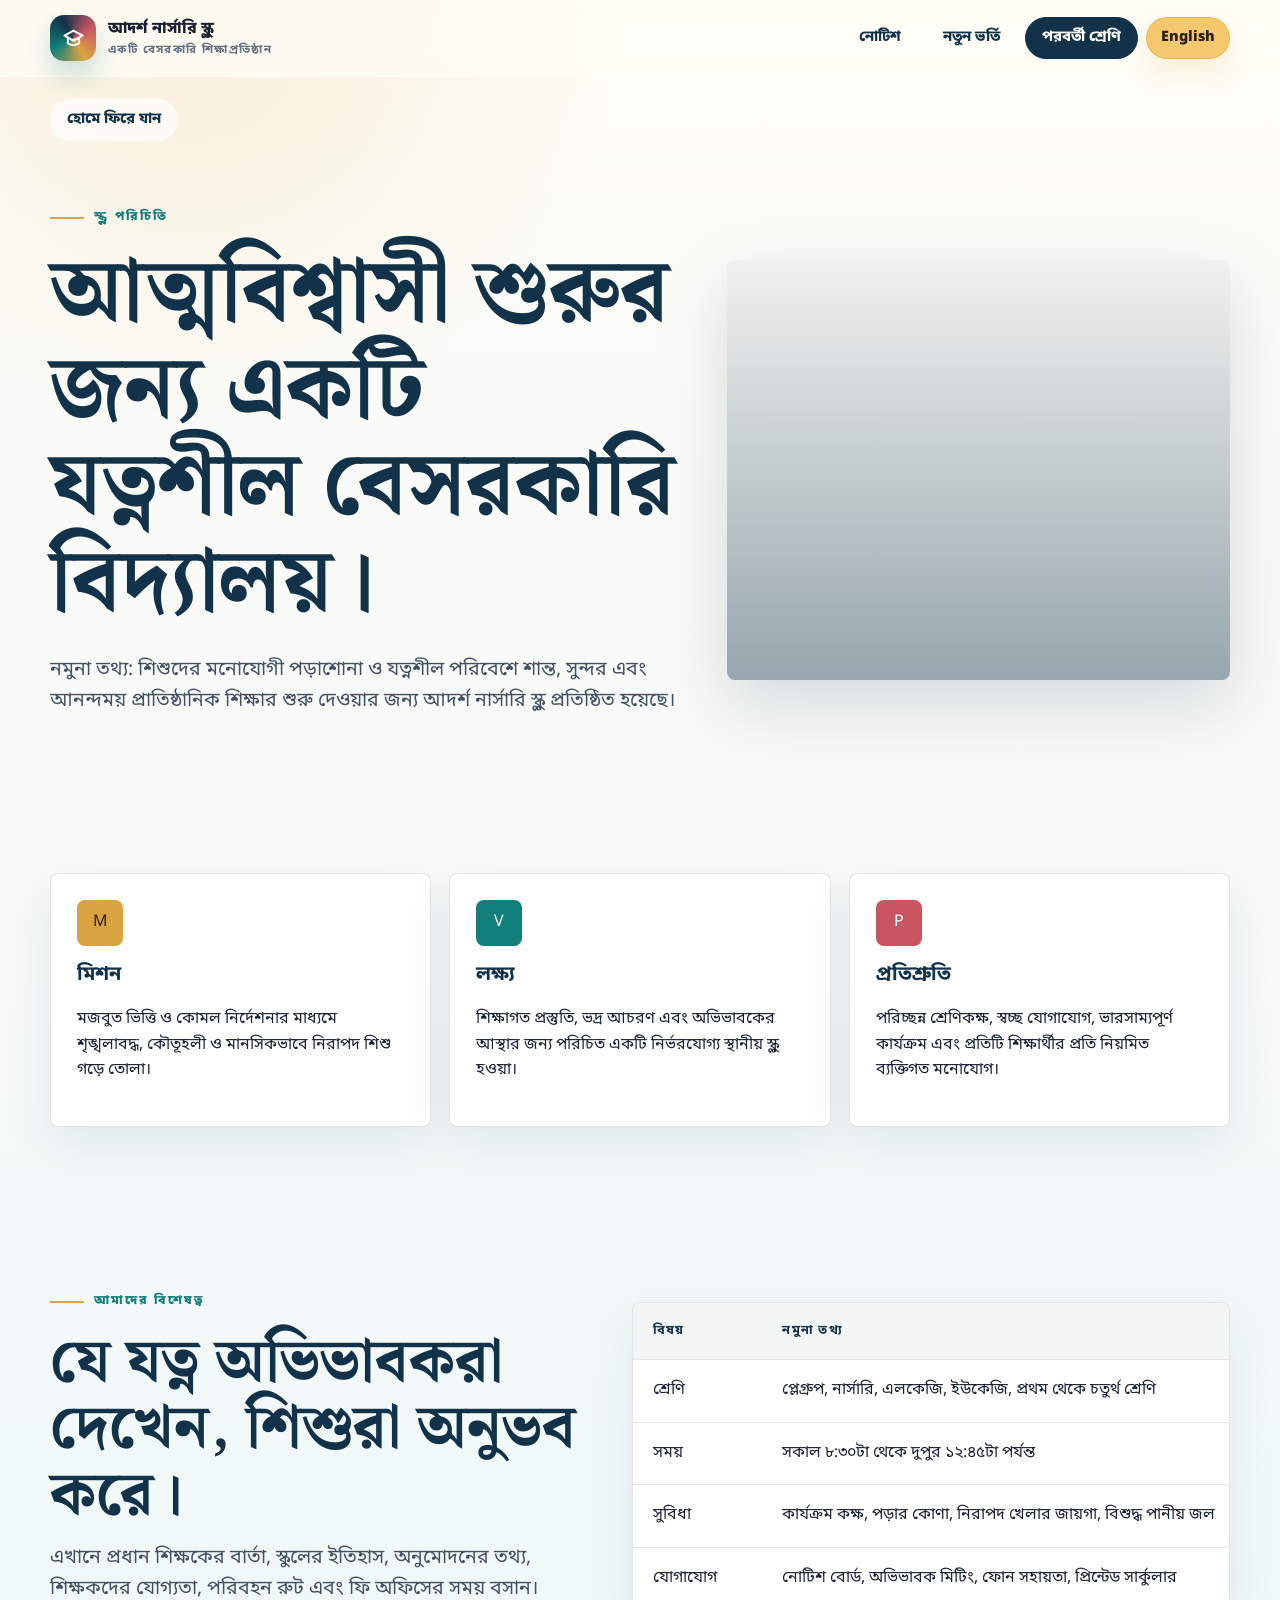
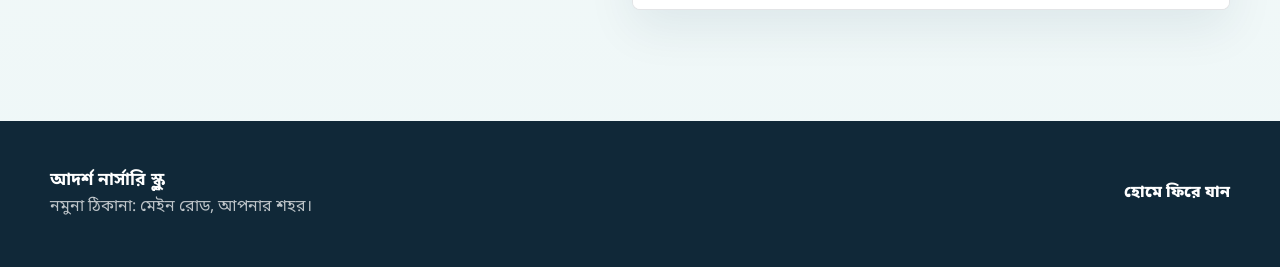
==== templates/about.html @ be3b9e39 "initial commit" ====
<!DOCTYPE html>
<html lang="en">
<head>
  <meta charset="UTF-8">
  <meta name="viewport" content="width=device-width, initial-scale=1.0">
  <title>About | Adarsha Nursery School</title>
  <link rel="preconnect" href="https://fonts.googleapis.com">
  <link rel="preconnect" href="https://fonts.gstatic.com" crossorigin>
  <link href="https://fonts.googleapis.com/css2?family=Inter:wght@500;650;750;850&family=Noto+Sans+Bengali:wght@500;600;700;800&family=Noto+Serif+Bengali:wght@700;800&family=Playfair+Display:wght@700;800&display=swap" rel="stylesheet">
  <link rel="stylesheet" href="../assets/styles.css">
</head>
<body>
  <div class="site-progress" aria-hidden="true"></div>
  <header class="site-header">
    <nav class="nav-shell" aria-label="Primary navigation">
      <a class="brand" href="../index.html">
        <span class="brand-mark" aria-hidden="true">
          <svg viewBox="0 0 24 24" fill="none"><path d="M4 9.5 12 5l8 4.5-8 4.5L4 9.5Z" stroke="currentColor" stroke-width="1.8" stroke-linejoin="round"/><path d="M7 12v4.2c2.9 2.1 7.1 2.1 10 0V12" stroke="currentColor" stroke-width="1.8" stroke-linecap="round"/></svg>
        </span>
        <span>Adarsha Nursery School<small>Private learning campus</small></span>
      </a>
      <div class="nav-links">
        <a href="notice.html">Notice</a>
        <a href="newAdmission.html">New Admission</a>
        <a class="primary-link" href="nextClassAdmission.html">Next Class</a>
        <button class="language-toggle" type="button" data-lang-toggle aria-label="Switch language">বাংলা</button>
      </div>
    </nav>
  </header>

  <div class="subnav"><a class="back-link" href="../index.html">Back to Home</a></div>

  <main>
    <section class="page-hero">
      <div class="wrap">
        <div class="reveal">
          <p class="eyebrow">About the school</p>
          <h1>A caring private school for confident early beginnings.</h1>
          <p class="lead">Dummy details: Adarsha Nursery School was founded to give children a calm, polished, and joyful start to formal education through thoughtful academics and attentive care.</p>
        </div>
        <div class="page-visual about-img reveal delay-1" data-parallax="0.035" aria-label="Students learning in classroom"></div>
      </div>
    </section>

    <section class="section tight">
      <div class="wrap feature-grid">
        <article class="info-card reveal">
          <div class="icon-box gold">M</div>
          <h3>Mission</h3>
          <p>To nurture disciplined, curious, emotionally secure children through strong foundations and warm guidance.</p>
        </article>
        <article class="info-card reveal delay-1">
          <div class="icon-box">V</div>
          <h3>Vision</h3>
          <p>To become a trusted local school known for academic readiness, respectful behavior, and parent confidence.</p>
        </article>
        <article class="info-card reveal delay-2">
          <div class="icon-box rose">P</div>
          <h3>Promise</h3>
          <p>Clean classrooms, transparent communication, balanced activities, and steady personal attention for each learner.</p>
        </article>
      </div>
    </section>

    <section class="section">
      <div class="wrap split">
        <div class="reveal">
          <p class="eyebrow">What makes us premium</p>
          <h2>Details that parents notice and children feel.</h2>
          <p class="lead">Replace this area with the principal message, school history, affiliation details, teacher qualifications, transport route, and fee office timing.</p>
        </div>
        <div class="table-wrap reveal delay-1">
          <table>
            <thead><tr><th>Area</th><th>Dummy Detail</th></tr></thead>
            <tbody>
              <tr><td>Classes</td><td>Playgroup, Nursery, LKG, UKG, Class I to IV</td></tr>
              <tr><td>Timings</td><td>Morning shift from 8:30 AM to 12:45 PM</td></tr>
              <tr><td>Facilities</td><td>Activity room, reading corner, safe play area, clean drinking water</td></tr>
              <tr><td>Communication</td><td>Notice board, parent meetings, phone support, printed circulars</td></tr>
            </tbody>
          </table>
        </div>
      </div>
    </section>
  </main>

  <footer class="footer">
    <div class="wrap footer-grid">
      <div><strong>Adarsha Nursery School</strong><span>Dummy address: Main Road, Your City.</span></div>
      <a href="../index.html">Back to Home</a>
    </div>
  </footer>

  <script src="../assets/script.js"></script>
</body>
</html>
---- assets/styles.css ----
:root {
  --ink: #182233;
  --muted: #637083;
  --paper: #fffdf7;
  --panel: #ffffff;
  --line: rgba(24, 34, 51, 0.12);
  --navy: #12324a;
  --teal: #137f7a;
  --gold: #d9a441;
  --rose: #c95561;
  --leaf: #6f9e52;
  --sky: #dceff2;
  --shadow: 0 24px 70px rgba(18, 50, 74, 0.16);
}

* {
  box-sizing: border-box;
}

html {
  scroll-behavior: smooth;
}

body {
  margin: 0;
  color: var(--ink);
  font-family: Inter, ui-sans-serif, system-ui, -apple-system, BlinkMacSystemFont, "Segoe UI", sans-serif;
  background:
    radial-gradient(circle at 15% 0%, rgba(217, 164, 65, 0.16), transparent 27rem),
    linear-gradient(180deg, #fffdf7 0%, #f6faf8 44%, #eef7f8 100%);
  line-height: 1.6;
}

html[lang="bn"] body {
  font-family: "Noto Sans Bengali", Inter, ui-sans-serif, system-ui, sans-serif;
}

a {
  color: inherit;
  text-decoration: none;
}

img {
  display: block;
  width: 100%;
}

.site-progress {
  position: fixed;
  inset: 0 auto auto 0;
  z-index: 100;
  width: 0%;
  height: 3px;
  background: linear-gradient(90deg, var(--gold), var(--teal), var(--rose));
}

.site-header {
  position: sticky;
  top: 0;
  z-index: 50;
  border-bottom: 1px solid rgba(255, 255, 255, 0.24);
  background: rgba(255, 253, 247, 0.78);
  backdrop-filter: blur(18px);
  transition: box-shadow 240ms ease, background 240ms ease;
}

.site-header.is-scrolled {
  background: rgba(255, 253, 247, 0.94);
  box-shadow: 0 12px 36px rgba(18, 50, 74, 0.1);
}

.nav-shell {
  width: min(1180px, calc(100% - 32px));
  min-height: 76px;
  margin: 0 auto;
  display: flex;
  align-items: center;
  justify-content: space-between;
  gap: 18px;
}

.brand {
  display: flex;
  align-items: center;
  gap: 12px;
  font-weight: 800;
  letter-spacing: 0;
}

.brand-mark {
  width: 46px;
  height: 46px;
  display: grid;
  place-items: center;
  color: #fff;
  border-radius: 14px;
  background: conic-gradient(from 150deg, var(--gold), var(--teal), var(--navy), var(--rose), var(--gold));
  box-shadow: 0 14px 28px rgba(19, 127, 122, 0.24);
}

.brand-mark svg {
  width: 27px;
  height: 27px;
}

.brand small {
  display: block;
  margin-top: -2px;
  color: var(--muted);
  font-size: 0.72rem;
  font-weight: 700;
  text-transform: uppercase;
  letter-spacing: 0.12em;
}

.nav-links {
  display: flex;
  align-items: center;
  gap: 8px;
  flex-wrap: wrap;
  justify-content: flex-end;
}

.nav-links a,
.back-link,
.pill-link {
  display: inline-flex;
  align-items: center;
  justify-content: center;
  gap: 8px;
  min-height: 42px;
  border: 1px solid transparent;
  border-radius: 999px;
  padding: 0 16px;
  color: var(--navy);
  font-weight: 750;
  font-size: 0.93rem;
  transition: transform 180ms ease, border-color 180ms ease, background 180ms ease, box-shadow 180ms ease;
}

.nav-links a:hover,
.back-link:hover,
.pill-link:hover {
  transform: translateY(-2px);
  border-color: rgba(19, 127, 122, 0.24);
  background: rgba(255, 255, 255, 0.66);
  box-shadow: 0 12px 28px rgba(18, 50, 74, 0.08);
}

.nav-links .primary-link,
.primary-link {
  color: #fff;
  background: var(--navy);
  border-color: var(--navy);
}

.nav-links .primary-link:hover,
.primary-link:hover {
  background: #0e2a3f;
}

.language-toggle {
  min-width: 82px;
  min-height: 42px;
  border: 1px solid rgba(217, 164, 65, 0.5);
  border-radius: 999px;
  padding: 0 14px;
  color: #2d210b;
  background: #f4c96d;
  font: inherit;
  font-size: 0.9rem;
  font-weight: 850;
  cursor: pointer;
  box-shadow: 0 12px 26px rgba(217, 164, 65, 0.18);
  transition: transform 180ms ease, box-shadow 180ms ease, background 180ms ease;
}

.language-toggle:hover {
  transform: translateY(-2px);
  background: #f7d88c;
  box-shadow: 0 16px 34px rgba(217, 164, 65, 0.24);
}

.hero {
  min-height: calc(100vh - 76px);
  display: grid;
  align-items: center;
  padding: 52px 0 34px;
  overflow: hidden;
}

.hero-grid {
  width: min(1180px, calc(100% - 32px));
  margin: 0 auto;
  display: grid;
  grid-template-columns: minmax(0, 1.02fr) minmax(360px, 0.98fr);
  gap: 36px;
  align-items: center;
}

.eyebrow {
  display: inline-flex;
  align-items: center;
  gap: 10px;
  margin: 0 0 18px;
  color: var(--teal);
  font-size: 0.78rem;
  font-weight: 850;
  letter-spacing: 0.16em;
  text-transform: uppercase;
}

.eyebrow::before {
  content: "";
  width: 34px;
  height: 2px;
  background: var(--gold);
}

h1,
h2,
h3,
p {
  margin-top: 0;
}

h1 {
  max-width: 780px;
  margin-bottom: 22px;
  color: var(--navy);
  font-family: "Playfair Display", Georgia, serif;
  font-size: clamp(3.2rem, 8.5vw, 7.4rem);
  line-height: 0.9;
  letter-spacing: 0;
}

html[lang="bn"] h1,
html[lang="bn"] h2 {
  font-family: "Noto Serif Bengali", "Noto Sans Bengali", Georgia, serif;
  line-height: 1.08;
}

.page-hero h1 {
  font-size: clamp(2.8rem, 7vw, 5.8rem);
}

.lead {
  max-width: 650px;
  color: #425064;
  font-size: clamp(1.03rem, 2vw, 1.22rem);
}

.hero-actions,
.action-row {
  display: flex;
  flex-wrap: wrap;
  gap: 12px;
  margin-top: 30px;
}

.button {
  display: inline-flex;
  align-items: center;
  justify-content: center;
  gap: 10px;
  min-height: 50px;
  border: 1px solid var(--navy);
  border-radius: 999px;
  padding: 0 20px;
  color: var(--navy);
  background: rgba(255, 255, 255, 0.68);
  font-weight: 850;
  box-shadow: 0 12px 30px rgba(18, 50, 74, 0.08);
  transition: transform 180ms ease, box-shadow 180ms ease, background 180ms ease;
}

.button:hover {
  transform: translateY(-3px);
  box-shadow: 0 18px 38px rgba(18, 50, 74, 0.14);
}

.button.primary {
  color: #fff;
  background: var(--navy);
}

.button.gold {
  color: #2d210b;
  border-color: #f0c978;
  background: #f4c96d;
}

.hero-card {
  position: relative;
  min-height: 620px;
  border-radius: 8px;
  overflow: hidden;
  box-shadow: var(--shadow);
  isolation: isolate;
  transform: translateZ(0);
}

.hero-card::before {
  content: "";
  position: absolute;
  inset: 0;
  z-index: -2;
  background:
    linear-gradient(180deg, rgba(18, 50, 74, 0.1), rgba(18, 50, 74, 0.62)),
    url("https://images.unsplash.com/photo-1503676260728-1c00da094a0b?auto=format&fit=crop&w=1300&q=82") center/cover;
  transform: scale(1.06);
}

.hero-card::after {
  content: "";
  position: absolute;
  inset: 0;
  z-index: -1;
  background: linear-gradient(135deg, rgba(19, 127, 122, 0.16), transparent 36%, rgba(217, 164, 65, 0.2));
}

.floating-panel {
  position: absolute;
  left: 22px;
  right: 22px;
  bottom: 22px;
  display: grid;
  grid-template-columns: repeat(3, 1fr);
  gap: 10px;
}

.metric {
  min-height: 112px;
  padding: 18px;
  color: #fff;
  border: 1px solid rgba(255, 255, 255, 0.28);
  border-radius: 8px;
  background: rgba(13, 31, 45, 0.5);
  backdrop-filter: blur(14px);
}

.metric strong {
  display: block;
  font-size: clamp(1.7rem, 3vw, 2.35rem);
  line-height: 1;
}

.metric span {
  display: block;
  margin-top: 9px;
  color: rgba(255, 255, 255, 0.82);
  font-size: 0.82rem;
  font-weight: 700;
}

.quick-panel {
  width: min(1180px, calc(100% - 32px));
  margin: -18px auto 0;
  display: grid;
  grid-template-columns: repeat(4, 1fr);
  gap: 14px;
  position: relative;
  z-index: 2;
}

.quick-card,
.info-card,
.notice-card,
.check-card,
.timeline-item {
  border: 1px solid var(--line);
  border-radius: 8px;
  background: rgba(255, 255, 255, 0.82);
  box-shadow: 0 18px 48px rgba(18, 50, 74, 0.08);
}

.quick-card {
  min-height: 154px;
  padding: 22px;
  display: flex;
  flex-direction: column;
  justify-content: space-between;
  position: relative;
  overflow: hidden;
}

.quick-card::before {
  content: "";
  position: absolute;
  inset: 0 0 auto;
  height: 4px;
  background: linear-gradient(90deg, var(--gold), var(--teal), var(--rose));
}

.quick-card span {
  color: var(--muted);
  font-size: 0.82rem;
  font-weight: 800;
  text-transform: uppercase;
  letter-spacing: 0.1em;
}

.quick-card strong {
  margin-top: 12px;
  color: var(--navy);
  font-size: 1.28rem;
  line-height: 1.12;
}

.quick-card em {
  margin-top: 18px;
  color: var(--teal);
  font-style: normal;
  font-weight: 850;
}

.section {
  padding: 96px 0;
}

.section.tight {
  padding: 64px 0;
}

.wrap {
  width: min(1180px, calc(100% - 32px));
  margin: 0 auto;
}

.section-head {
  max-width: 760px;
  margin-bottom: 34px;
}

h2 {
  margin-bottom: 14px;
  color: var(--navy);
  font-family: "Playfair Display", Georgia, serif;
  font-size: clamp(2.1rem, 4.8vw, 4rem);
  line-height: 0.98;
}

h3 {
  color: var(--navy);
  font-size: 1.24rem;
  line-height: 1.18;
}

.split {
  display: grid;
  grid-template-columns: minmax(0, 0.95fr) minmax(320px, 1.05fr);
  gap: 40px;
  align-items: center;
}

.photo-stack {
  min-height: 520px;
  position: relative;
}

.photo-tile {
  position: absolute;
  overflow: hidden;
  border-radius: 8px;
  box-shadow: var(--shadow);
  background: #dceff2;
}

.photo-tile::before {
  content: "";
  position: absolute;
  inset: 0;
  background: var(--img) center/cover;
  transition: transform 700ms ease;
}

.photo-tile:hover::before {
  transform: scale(1.06);
}

.photo-main {
  width: 74%;
  height: 78%;
  left: 0;
  top: 0;
  --img: url("https://images.unsplash.com/photo-1588072432836-e10032774350?auto=format&fit=crop&w=1100&q=82");
}

.photo-small {
  width: 44%;
  height: 42%;
  right: 0;
  bottom: 0;
  border: 10px solid var(--paper);
  --img: url("https://images.unsplash.com/photo-1509062522246-3755977927d7?auto=format&fit=crop&w=900&q=82");
}

.feature-grid,
.notice-grid,
.check-grid {
  display: grid;
  grid-template-columns: repeat(3, 1fr);
  gap: 18px;
}

.info-card,
.notice-card,
.check-card {
  padding: 26px;
}

.icon-box {
  width: 46px;
  height: 46px;
  margin-bottom: 18px;
  display: grid;
  place-items: center;
  color: #fff;
  border-radius: 8px;
  background: var(--teal);
}

.icon-box.gold {
  background: var(--gold);
  color: #2d210b;
}

.icon-box.rose {
  background: var(--rose);
}

.icon-box.leaf {
  background: var(--leaf);
}

.campus-band {
  color: #fff;
  background:
    linear-gradient(90deg, rgba(18, 50, 74, 0.92), rgba(19, 127, 122, 0.74)),
    url("https://images.unsplash.com/photo-1523050854058-8df90110c9f1?auto=format&fit=crop&w=1600&q=82") center/cover fixed;
}

.campus-band h2,
.campus-band .eyebrow {
  color: #fff;
}

.campus-band .eyebrow::before {
  background: #fff;
}

.campus-grid {
  display: grid;
  grid-template-columns: 0.95fr 1.05fr;
  gap: 34px;
  align-items: end;
}

.campus-list {
  display: grid;
  grid-template-columns: repeat(2, 1fr);
  gap: 12px;
}

.campus-list div {
  min-height: 112px;
  padding: 18px;
  border: 1px solid rgba(255, 255, 255, 0.24);
  border-radius: 8px;
  background: rgba(255, 255, 255, 0.1);
  backdrop-filter: blur(10px);
}

.timeline {
  display: grid;
  grid-template-columns: repeat(4, 1fr);
  gap: 16px;
  counter-reset: steps;
}

.timeline-item {
  min-height: 190px;
  padding: 24px;
  position: relative;
}

.timeline-item::before {
  counter-increment: steps;
  content: counter(steps, decimal-leading-zero);
  display: block;
  margin-bottom: 22px;
  color: var(--gold);
  font-weight: 900;
  letter-spacing: 0.1em;
}

.cta-band {
  padding: 74px 0;
  color: #fff;
  background: linear-gradient(135deg, #12324a, #137f7a 64%, #d9a441);
}

.cta-band h2 {
  color: #fff;
}

.cta-inner {
  display: grid;
  grid-template-columns: 1fr auto;
  gap: 24px;
  align-items: center;
}

.page-hero {
  padding: 62px 0 72px;
  overflow: hidden;
}

.page-hero .wrap {
  display: grid;
  grid-template-columns: minmax(0, 0.95fr) minmax(320px, 0.75fr);
  gap: 40px;
  align-items: center;
}

.page-visual {
  min-height: 420px;
  border-radius: 8px;
  overflow: hidden;
  box-shadow: var(--shadow);
  background:
    linear-gradient(180deg, rgba(18, 50, 74, 0.05), rgba(18, 50, 74, 0.42)),
    var(--page-img) center/cover;
}

.about-img {
  --page-img: url("https://images.unsplash.com/photo-1577896851231-70ef18881754?auto=format&fit=crop&w=1100&q=82");
}

.notice-img {
  --page-img: url("https://images.unsplash.com/photo-1491841550275-ad7854e35ca6?auto=format&fit=crop&w=1100&q=82");
}

.admission-img {
  --page-img: url("https://images.unsplash.com/photo-1503676382389-4809596d5290?auto=format&fit=crop&w=1100&q=82");
}

.next-img {
  --page-img: url("https://images.unsplash.com/photo-1606761568499-6d2451b23c66?auto=format&fit=crop&w=1100&q=82");
}

.subnav {
  width: min(1180px, calc(100% - 32px));
  margin: 22px auto 0;
}

.back-link {
  background: rgba(255, 255, 255, 0.7);
}

.list-clean {
  padding: 0;
  margin: 18px 0 0;
  list-style: none;
}

.list-clean li {
  padding: 12px 0 12px 32px;
  border-bottom: 1px solid var(--line);
  position: relative;
}

.list-clean li::before {
  content: "";
  position: absolute;
  left: 4px;
  top: 20px;
  width: 10px;
  height: 10px;
  border-radius: 50%;
  background: var(--teal);
  box-shadow: 0 0 0 5px rgba(19, 127, 122, 0.12);
}

.notice-card time {
  color: var(--rose);
  font-weight: 850;
  font-size: 0.82rem;
  letter-spacing: 0.08em;
  text-transform: uppercase;
}

.notice-card h3 {
  margin-top: 12px;
}

.table-wrap {
  overflow-x: auto;
  border: 1px solid var(--line);
  border-radius: 8px;
  background: #fff;
  box-shadow: 0 18px 48px rgba(18, 50, 74, 0.08);
}

table {
  width: 100%;
  min-width: 720px;
  border-collapse: collapse;
}

th,
td {
  padding: 18px 20px;
  text-align: left;
  border-bottom: 1px solid var(--line);
}

th {
  color: var(--navy);
  background: #f2f7f6;
  font-size: 0.8rem;
  text-transform: uppercase;
  letter-spacing: 0.1em;
}

tr:last-child td {
  border-bottom: 0;
}

.footer {
  padding: 46px 0;
  color: rgba(255, 255, 255, 0.72);
  background: #102838;
}

.footer-grid {
  display: grid;
  grid-template-columns: 1fr auto;
  gap: 20px;
  align-items: center;
}

.footer strong {
  display: block;
  color: #fff;
  font-size: 1.1rem;
}

.footer a {
  color: #fff;
  font-weight: 800;
}

.reveal {
  opacity: 0;
  transform: translateY(26px);
  transition: opacity 720ms ease, transform 720ms ease;
}

.reveal.in-view {
  opacity: 1;
  transform: translateY(0);
}

.reveal.delay-1 {
  transition-delay: 90ms;
}

.reveal.delay-2 {
  transition-delay: 180ms;
}

.reveal.delay-3 {
  transition-delay: 270ms;
}

@media (prefers-reduced-motion: reduce) {
  *,
  *::before,
  *::after {
    scroll-behavior: auto !important;
    animation-duration: 1ms !important;
    transition-duration: 1ms !important;
  }

  .reveal {
    opacity: 1;
    transform: none;
  }
}

@media (max-width: 980px) {
  .hero-grid,
  .split,
  .campus-grid,
  .page-hero .wrap,
  .cta-inner {
    grid-template-columns: 1fr;
  }

  .hero {
    padding-top: 36px;
  }

  .hero-card {
    min-height: 520px;
  }

  .quick-panel,
  .feature-grid,
  .notice-grid,
  .check-grid,
  .timeline {
    grid-template-columns: repeat(2, 1fr);
  }
}

@media (max-width: 720px) {
  .nav-shell {
    align-items: flex-start;
    flex-direction: column;
    padding: 14px 0;
  }

  .nav-links {
    width: 100%;
    justify-content: flex-start;
  }

  .nav-links a {
    min-height: 38px;
    padding: 0 12px;
    font-size: 0.84rem;
  }

  .language-toggle {
    min-height: 38px;
    min-width: 76px;
    font-size: 0.84rem;
  }

  .hero-card {
    min-height: 470px;
  }

  .floating-panel {
    grid-template-columns: 1fr;
  }

  .metric {
    min-height: auto;
  }

  .quick-panel,
  .feature-grid,
  .notice-grid,
  .check-grid,
  .timeline,
  .campus-list {
    grid-template-columns: 1fr;
  }

  .photo-stack {
    min-height: 430px;
  }

  .page-visual {
    min-height: 320px;
  }

  .section {
    padding: 70px 0;
  }

  .footer-grid {
    grid-template-columns: 1fr;
  }
}
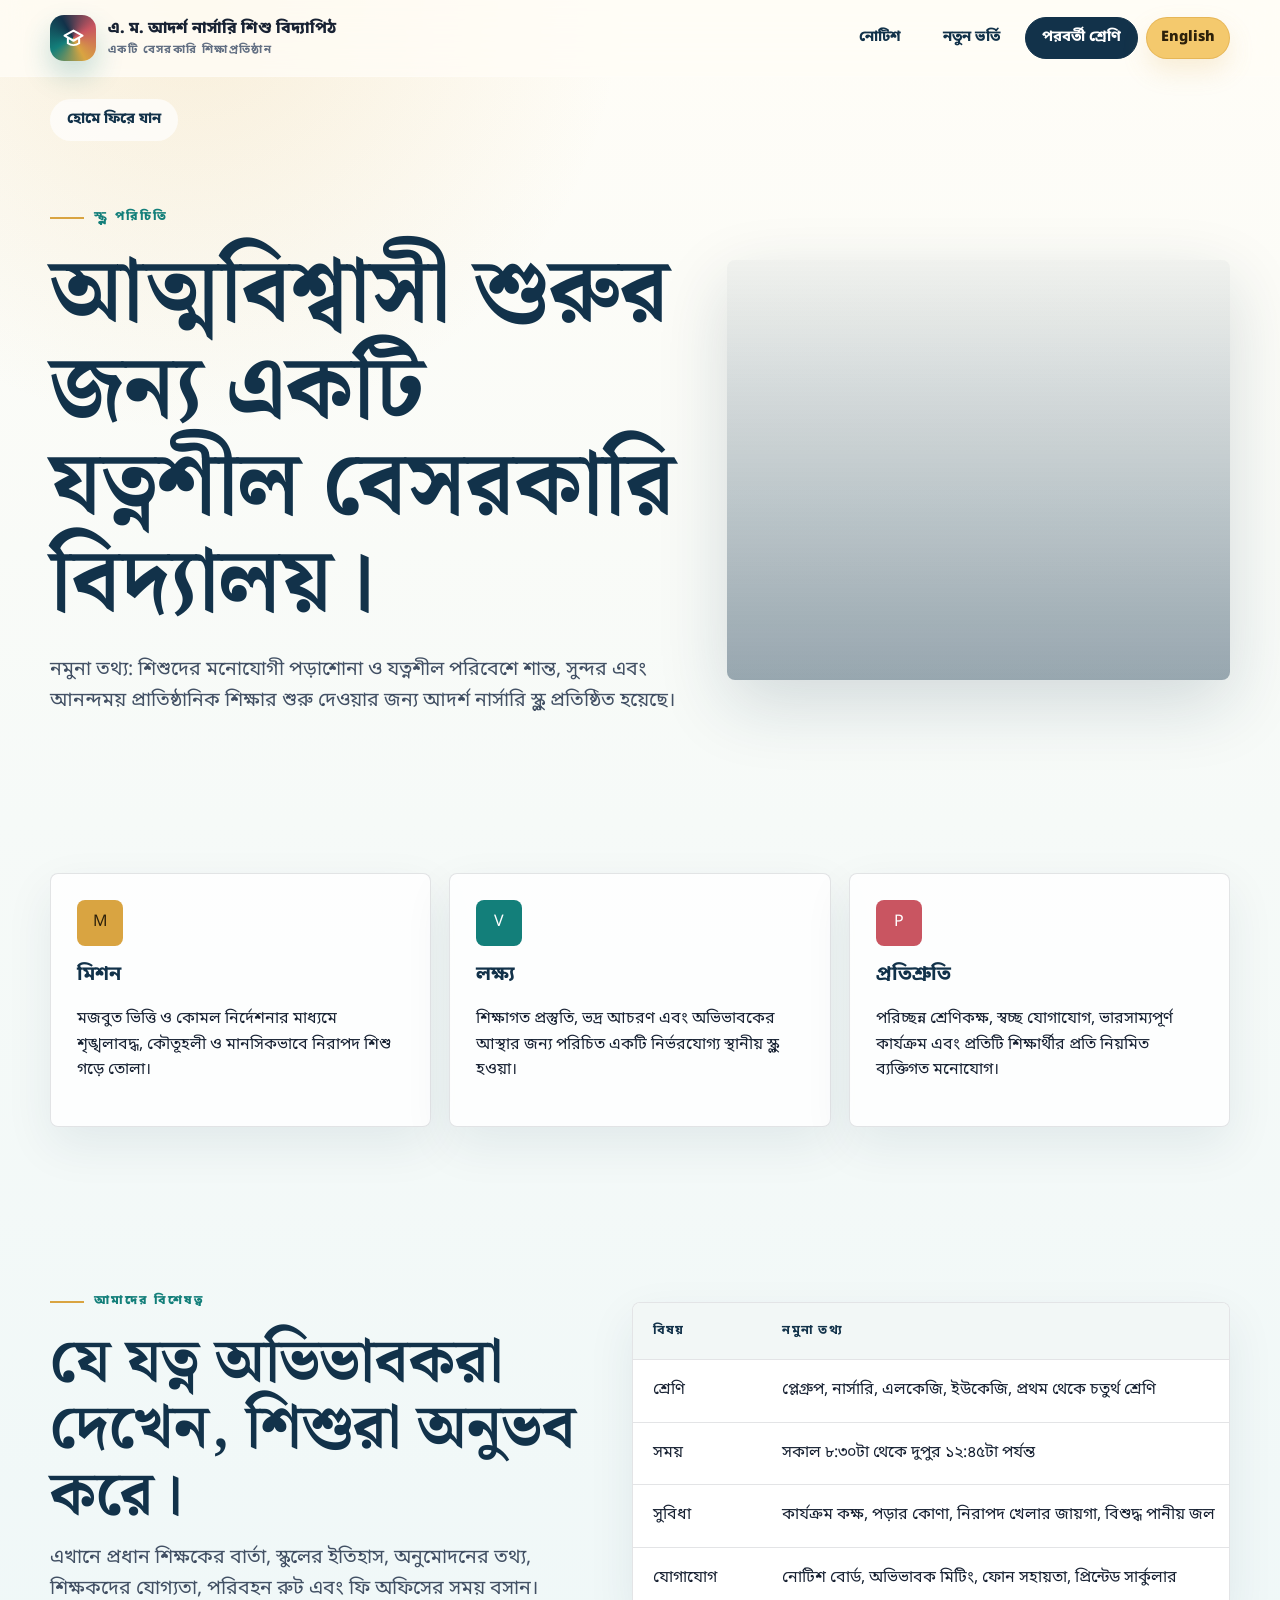
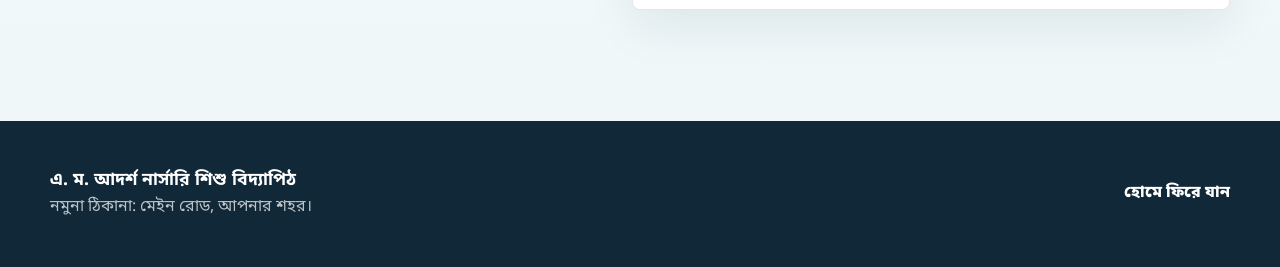
==== commit 60ec79a4: "partioned scripts" ====
--- a/templates/about.html
+++ b/templates/about.html
@@ -91,6 +91,176 @@
     </div>
   </footer>
 
-  <script src="../assets/script.js"></script>
+  <script>
+    const progress = document.querySelector(".site-progress");
+    const header = document.querySelector(".site-header");
+    const revealItems = document.querySelectorAll(".reveal");
+    const counters = document.querySelectorAll("[data-count]");
+    const parallaxItems = document.querySelectorAll("[data-parallax]");
+    const languageToggle = document.querySelector("[data-lang-toggle]");
+    const originalTitle = document.title;
+
+    const bnText = {
+      "Adarsha Nursery School": "এ. ম. আদর্শ নার্সারি শিশু বিদ্যাপিঠ",
+      "Private learning campus": "একটি বেসরকারি শিক্ষাপ্রতিষ্ঠান",
+      "Notice": "নোটিশ",
+      "New Admission": "নতুন ভর্তি",
+      "Next Class": "পরবর্তী শ্রেণি",
+      "Back to Home": "হোমে ফিরে যান",
+      "About | Adarsha Nursery School": "পরিচিতি | আদর্শ নার্সারি স্কুল",
+      "About the school": "স্কুল পরিচিতি",
+      "A caring private school for confident early beginnings.": "আত্মবিশ্বাসী শুরুর জন্য একটি যত্নশীল বেসরকারি বিদ্যালয়।",
+      "Dummy details: Adarsha Nursery School was founded to give children a calm, polished, and joyful start to formal education through thoughtful academics and attentive care.": "নমুনা তথ্য: শিশুদের মনোযোগী পড়াশোনা ও যত্নশীল পরিবেশে শান্ত, সুন্দর এবং আনন্দময় প্রাতিষ্ঠানিক শিক্ষার শুরু দেওয়ার জন্য আদর্শ নার্সারি স্কুল প্রতিষ্ঠিত হয়েছে।",
+      "Mission": "মিশন",
+      "To nurture disciplined, curious, emotionally secure children through strong foundations and warm guidance.": "মজবুত ভিত্তি ও কোমল নির্দেশনার মাধ্যমে শৃঙ্খলাবদ্ধ, কৌতূহলী ও মানসিকভাবে নিরাপদ শিশু গড়ে তোলা।",
+      "Vision": "লক্ষ্য",
+      "To become a trusted local school known for academic readiness, respectful behavior, and parent confidence.": "শিক্ষাগত প্রস্তুতি, ভদ্র আচরণ এবং অভিভাবকের আস্থার জন্য পরিচিত একটি নির্ভরযোগ্য স্থানীয় স্কুল হওয়া।",
+      "Promise": "প্রতিশ্রুতি",
+      "Clean classrooms, transparent communication, balanced activities, and steady personal attention for each learner.": "পরিচ্ছন্ন শ্রেণিকক্ষ, স্বচ্ছ যোগাযোগ, ভারসাম্যপূর্ণ কার্যক্রম এবং প্রতিটি শিক্ষার্থীর প্রতি নিয়মিত ব্যক্তিগত মনোযোগ।",
+      "What makes us premium": "আমাদের বিশেষত্ব",
+      "Details that parents notice and children feel.": "যে যত্ন অভিভাবকরা দেখেন, শিশুরা অনুভব করে।",
+      "Replace this area with the principal message, school history, affiliation details, teacher qualifications, transport route, and fee office timing.": "এখানে প্রধান শিক্ষকের বার্তা, স্কুলের ইতিহাস, অনুমোদনের তথ্য, শিক্ষকদের যোগ্যতা, পরিবহন রুট এবং ফি অফিসের সময় বসান।",
+      "Area": "বিষয়",
+      "Dummy Detail": "নমুনা তথ্য",
+      "Classes": "শ্রেণি",
+      "Playgroup, Nursery, LKG, UKG, Class I to IV": "প্লেগ্রুপ, নার্সারি, এলকেজি, ইউকেজি, প্রথম থেকে চতুর্থ শ্রেণি",
+      "Timings": "সময়",
+      "Morning shift from 8:30 AM to 12:45 PM": "সকাল ৮:৩০টা থেকে দুপুর ১২:৪৫টা পর্যন্ত",
+      "Facilities": "সুবিধা",
+      "Activity room, reading corner, safe play area, clean drinking water": "কার্যক্রম কক্ষ, পড়ার কোণা, নিরাপদ খেলার জায়গা, বিশুদ্ধ পানীয় জল",
+      "Communication": "যোগাযোগ",
+      "Notice board, parent meetings, phone support, printed circulars": "নোটিশ বোর্ড, অভিভাবক মিটিং, ফোন সহায়তা, প্রিন্টেড সার্কুলার",
+      "Dummy address: Main Road, Your City.": "নমুনা ঠিকানা: মেইন রোড, আপনার শহর।"
+    };
+
+
+    const originalText = new WeakMap();
+    const translatableNodes = [];
+
+    if (!("IntersectionObserver" in window)) {
+      revealItems.forEach((item) => item.classList.add("in-view"));
+      counters.forEach((item) => animateCounter(item));
+    }
+
+    function collectTextNodes(root) {
+      const walker = document.createTreeWalker(root, NodeFilter.SHOW_TEXT, {
+        acceptNode(node) {
+          const text = node.textContent.trim();
+          const parent = node.parentElement;
+
+          if (!text || !parent || parent.closest("[data-count]") || ["SCRIPT", "STYLE"].includes(parent.tagName)) {
+            return NodeFilter.FILTER_REJECT;
+          }
+
+          return NodeFilter.FILTER_ACCEPT;
+        }
+      });
+
+      while (walker.nextNode()) {
+        const node = walker.currentNode;
+        originalText.set(node, node.textContent);
+        translatableNodes.push(node);
+      }
+    }
+
+    function translateValue(value, lang) {
+      const trimmed = value.trim();
+      if (lang === "en" || !bnText[trimmed]) return value;
+      return value.replace(trimmed, bnText[trimmed]);
+    }
+
+    function applyLanguage(lang) {
+      document.documentElement.lang = lang === "bn" ? "bn" : "en";
+
+      translatableNodes.forEach((node) => {
+        const original = originalText.get(node);
+        node.textContent = translateValue(original, lang);
+      });
+
+      document.title = translateValue(originalTitle, lang);
+
+      if (languageToggle) {
+        languageToggle.textContent = lang === "bn" ? "English" : "বাংলা";
+        languageToggle.setAttribute("aria-label", lang === "bn" ? "Switch to English" : "বাংলায় দেখুন");
+      }
+    }
+
+    collectTextNodes(document.body);
+
+    const savedLanguage = localStorage.getItem("schoolLanguage") || "bn";
+    applyLanguage(savedLanguage);
+
+    if (languageToggle) {
+      languageToggle.addEventListener("click", () => {
+        const nextLanguage = document.documentElement.lang === "bn" ? "en" : "bn";
+        localStorage.setItem("schoolLanguage", nextLanguage);
+        applyLanguage(nextLanguage);
+      });
+    }
+
+    function updateChrome() {
+      const maxScroll = document.documentElement.scrollHeight - window.innerHeight;
+      const ratio = maxScroll > 0 ? window.scrollY / maxScroll : 0;
+
+      if (progress) {
+        progress.style.width = `${Math.min(100, Math.max(0, ratio * 100))}%`;
+      }
+
+      if (header) {
+        header.classList.toggle("is-scrolled", window.scrollY > 12);
+      }
+
+      parallaxItems.forEach((item) => {
+        const speed = Number(item.dataset.parallax || 0.12);
+        item.style.transform = `translate3d(0, ${window.scrollY * speed}px, 0)`;
+      });
+    }
+
+    function animateCounter(item) {
+      const target = Number(item.dataset.count || 0);
+      const suffix = item.dataset.suffix || "";
+      const duration = 1200;
+      const start = performance.now();
+
+      function tick(now) {
+        const progressValue = Math.min(1, (now - start) / duration);
+        const eased = 1 - Math.pow(1 - progressValue, 3);
+        item.textContent = `${Math.round(target * eased)}${suffix}`;
+
+        if (progressValue < 1) {
+          requestAnimationFrame(tick);
+        }
+      }
+
+      requestAnimationFrame(tick);
+    }
+
+    if ("IntersectionObserver" in window) {
+      const observer = new IntersectionObserver(
+        (entries) => {
+          entries.forEach((entry) => {
+            if (!entry.isIntersecting) return;
+
+            entry.target.classList.add("in-view");
+
+            if (entry.target.hasAttribute("data-count") && !entry.target.dataset.done) {
+              entry.target.dataset.done = "true";
+              animateCounter(entry.target);
+            }
+
+            observer.unobserve(entry.target);
+          });
+        },
+        { threshold: 0.16 }
+      );
+
+      revealItems.forEach((item) => observer.observe(item));
+      counters.forEach((item) => observer.observe(item));
+    }
+
+    window.addEventListener("scroll", updateChrome, { passive: true });
+    window.addEventListener("resize", updateChrome);
+    updateChrome();
+  </script>
 </body>
 </html>
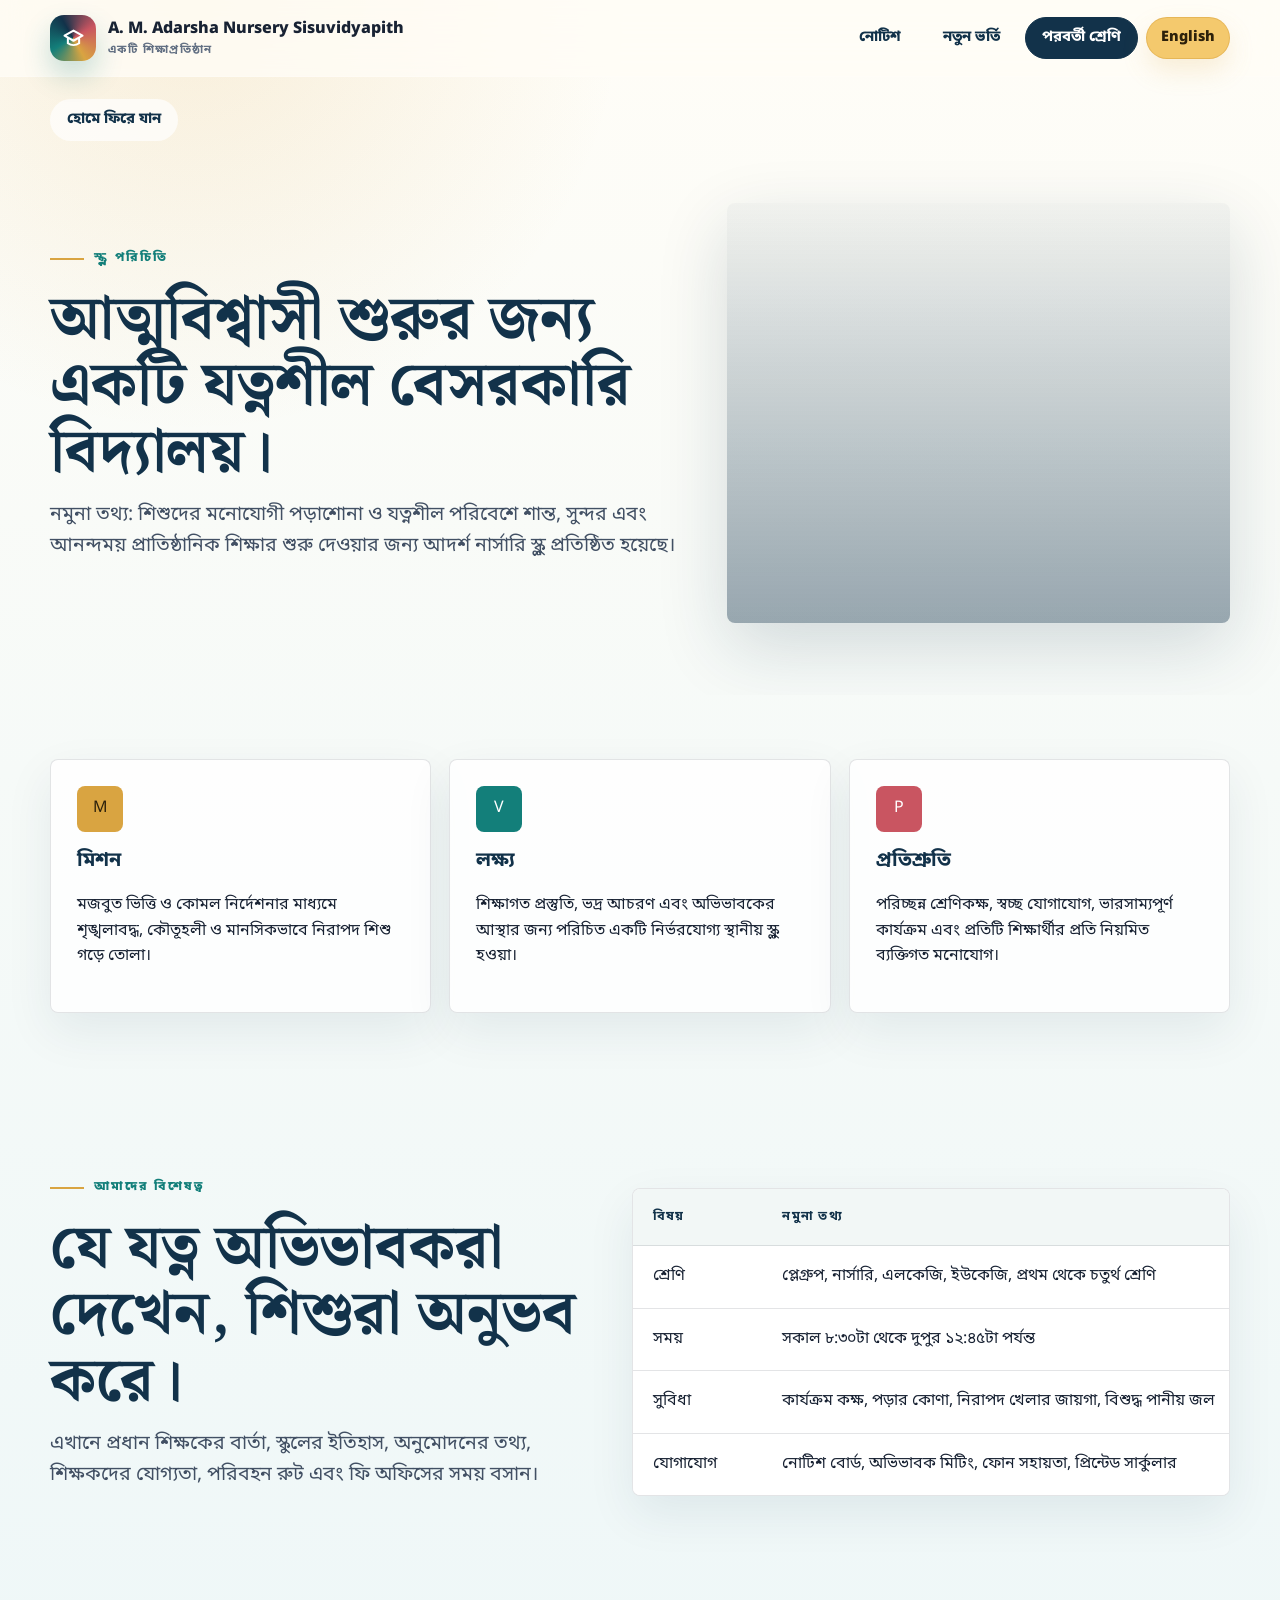
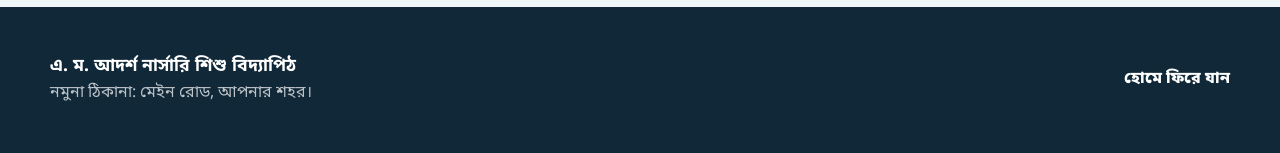
==== commit 358c8d0a: "fixing sayings" ====
--- a/templates/about.html
+++ b/templates/about.html
@@ -17,7 +17,7 @@
         <span class="brand-mark" aria-hidden="true">
           <svg viewBox="0 0 24 24" fill="none"><path d="M4 9.5 12 5l8 4.5-8 4.5L4 9.5Z" stroke="currentColor" stroke-width="1.8" stroke-linejoin="round"/><path d="M7 12v4.2c2.9 2.1 7.1 2.1 10 0V12" stroke="currentColor" stroke-width="1.8" stroke-linecap="round"/></svg>
         </span>
-        <span>Adarsha Nursery School<small>Private learning campus</small></span>
+        <span>A. M. Adarsha Nursery Sisuvidyapith<small>Private learning campus</small></span>
       </a>
       <div class="nav-links">
         <a href="notice.html">Notice</a>
@@ -35,7 +35,7 @@
       <div class="wrap">
         <div class="reveal">
           <p class="eyebrow">About the school</p>
-          <h1>A caring private school for confident early beginnings.</h1>
+          <h2>A caring private school for confident early beginnings.</h2>
           <p class="lead">Dummy details: Adarsha Nursery School was founded to give children a calm, polished, and joyful start to formal education through thoughtful academics and attentive care.</p>
         </div>
         <div class="page-visual about-img reveal delay-1" data-parallax="0.035" aria-label="Students learning in classroom"></div>
@@ -102,7 +102,7 @@
 
     const bnText = {
       "Adarsha Nursery School": "এ. ম. আদর্শ নার্সারি শিশু বিদ্যাপিঠ",
-      "Private learning campus": "একটি বেসরকারি শিক্ষাপ্রতিষ্ঠান",
+      "Private learning campus": "একটি শিক্ষাপ্রতিষ্ঠান",
       "Notice": "নোটিশ",
       "New Admission": "নতুন ভর্তি",
       "Next Class": "পরবর্তী শ্রেণি",
